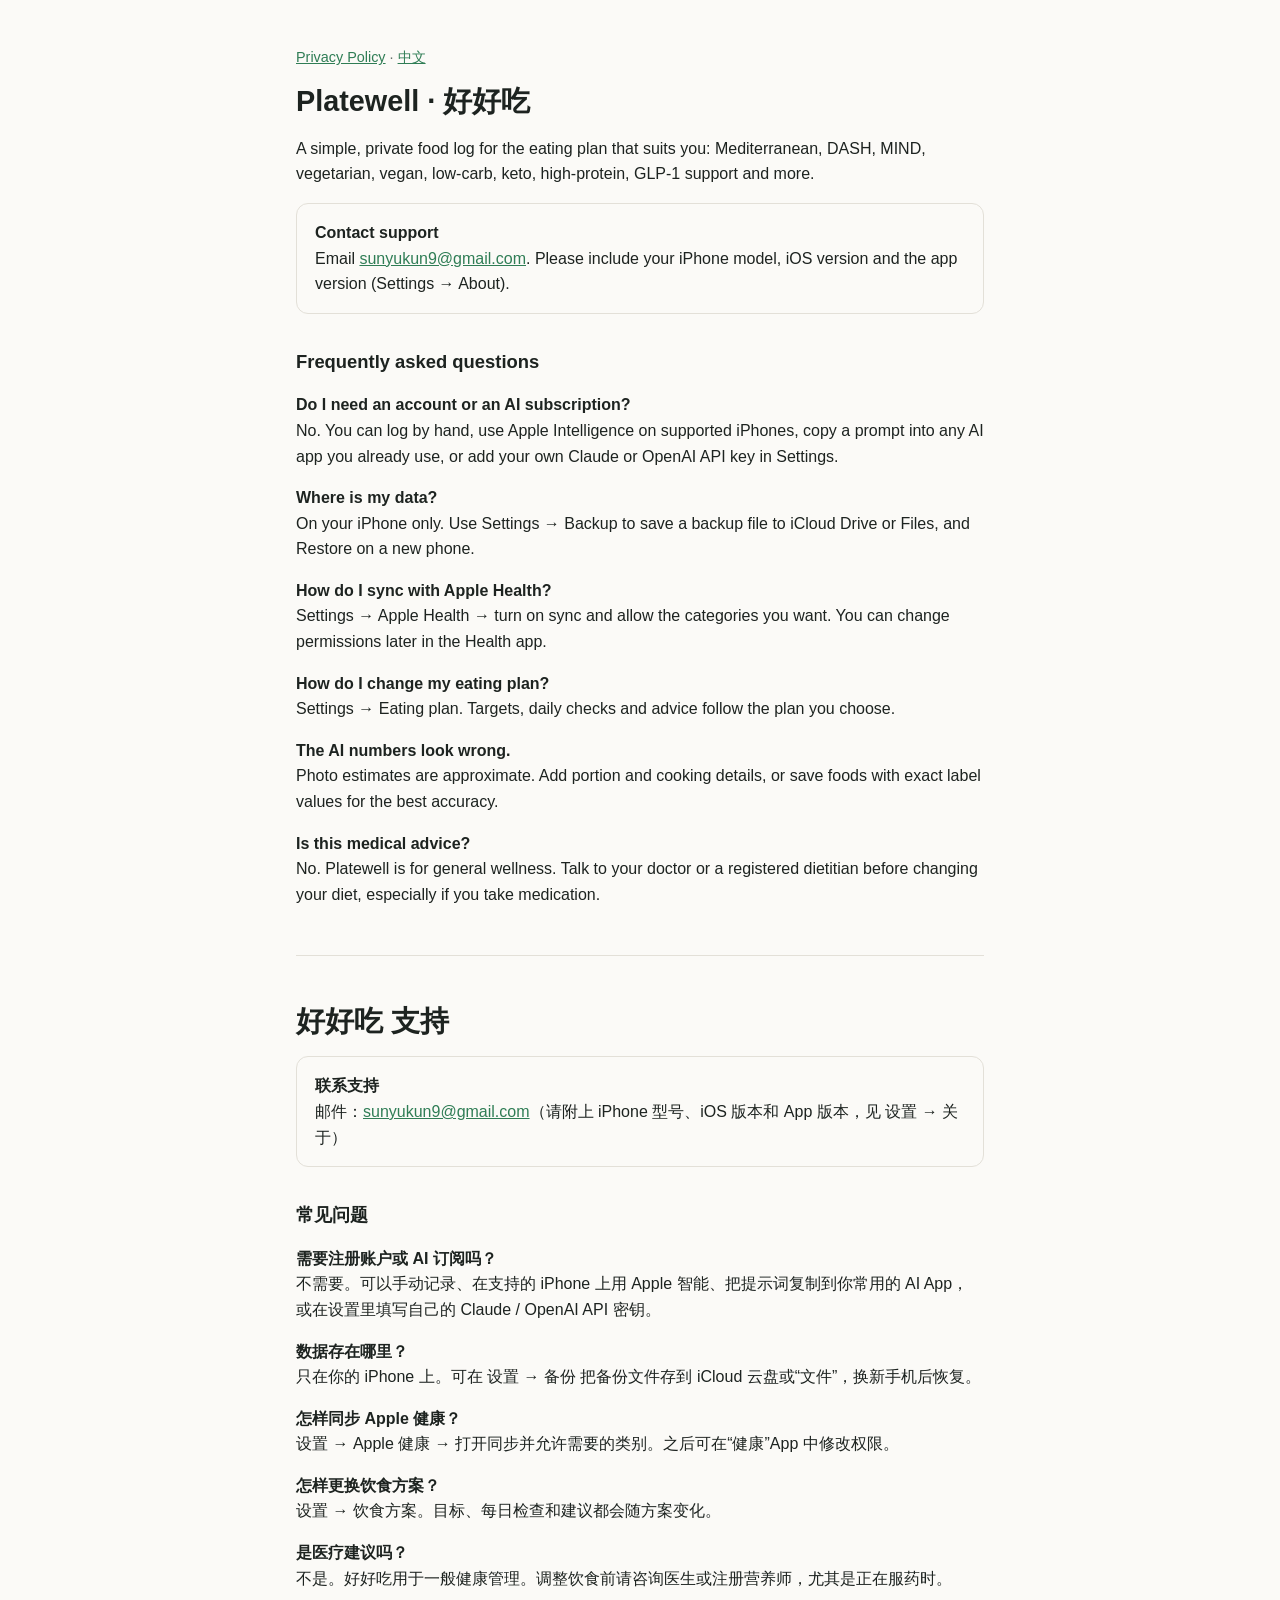
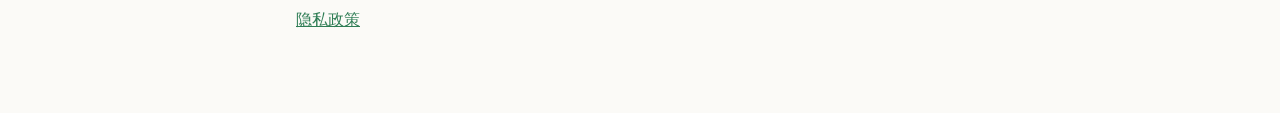
==== index.html @ d50eacb0 "Add support and privacy policy pages" ====
<!doctype html>
<html lang="en">
<head>
<meta charset="utf-8">
<meta name="viewport" content="width=device-width, initial-scale=1">
<title>Platewell Support</title>
<link rel="stylesheet" href="style.css">
</head>
<body>
<main>
<p class="nav"><a href="privacy.html">Privacy Policy</a> · <a href="#zh">中文</a></p>
<h1>Platewell · 好好吃</h1>
<p>A simple, private food log for the eating plan that suits you: Mediterranean, DASH, MIND, vegetarian, vegan, low-carb, keto, high-protein, GLP-1 support and more.</p>

<div class="card">
<strong>Contact support</strong><br>
Email <a href="mailto:sunyukun9@gmail.com?subject=Platewell%20support">sunyukun9@gmail.com</a>. Please include your iPhone model, iOS version and the app version (Settings → About).
</div>

<h2>Frequently asked questions</h2>
<p><strong>Do I need an account or an AI subscription?</strong><br>No. You can log by hand, use Apple Intelligence on supported iPhones, copy a prompt into any AI app you already use, or add your own Claude or OpenAI API key in Settings.</p>
<p><strong>Where is my data?</strong><br>On your iPhone only. Use Settings → Backup to save a backup file to iCloud Drive or Files, and Restore on a new phone.</p>
<p><strong>How do I sync with Apple Health?</strong><br>Settings → Apple Health → turn on sync and allow the categories you want. You can change permissions later in the Health app.</p>
<p><strong>How do I change my eating plan?</strong><br>Settings → Eating plan. Targets, daily checks and advice follow the plan you choose.</p>
<p><strong>The AI numbers look wrong.</strong><br>Photo estimates are approximate. Add portion and cooking details, or save foods with exact label values for the best accuracy.</p>
<p><strong>Is this medical advice?</strong><br>No. Platewell is for general wellness. Talk to your doctor or a registered dietitian before changing your diet, especially if you take medication.</p>

<hr>
<section id="zh" lang="zh-Hans">
<h1>好好吃 支持</h1>
<div class="card"><strong>联系支持</strong><br>邮件：<a href="mailto:sunyukun9@gmail.com?subject=%E5%A5%BD%E5%A5%BD%E5%90%83%20%E6%94%AF%E6%8C%81">sunyukun9@gmail.com</a>（请附上 iPhone 型号、iOS 版本和 App 版本，见 设置 → 关于）</div>
<h2>常见问题</h2>
<p><strong>需要注册账户或 AI 订阅吗？</strong><br>不需要。可以手动记录、在支持的 iPhone 上用 Apple 智能、把提示词复制到你常用的 AI App，或在设置里填写自己的 Claude / OpenAI API 密钥。</p>
<p><strong>数据存在哪里？</strong><br>只在你的 iPhone 上。可在 设置 → 备份 把备份文件存到 iCloud 云盘或“文件”，换新手机后恢复。</p>
<p><strong>怎样同步 Apple 健康？</strong><br>设置 → Apple 健康 → 打开同步并允许需要的类别。之后可在“健康”App 中修改权限。</p>
<p><strong>怎样更换饮食方案？</strong><br>设置 → 饮食方案。目标、每日检查和建议都会随方案变化。</p>
<p><strong>是医疗建议吗？</strong><br>不是。好好吃用于一般健康管理。调整饮食前请咨询医生或注册营养师，尤其是正在服药时。</p>
<p><a href="privacy.html#zh">隐私政策</a></p>
</section>
</main>
</body>
</html>
---- style.css ----
:root{--bg:#fbfaf7;--fg:#1d2320;--muted:#66706a;--accent:#2f7d55;--line:#e3e0d8}
@media (prefers-color-scheme:dark){:root{--bg:#141815;--fg:#e8ece9;--muted:#9aa49e;--accent:#6cc394;--line:#2b322d}}
*{box-sizing:border-box}
body{margin:0;background:var(--bg);color:var(--fg);font:16px/1.6 -apple-system,BlinkMacSystemFont,"Segoe UI","PingFang SC","Hiragino Sans",sans-serif}
main{max-width:720px;margin:0 auto;padding:32px 16px 64px}
h1{font-size:1.8rem;line-height:1.25;margin:.4em 0}
h2{font-size:1.15rem;margin:1.8em 0 .4em}
a{color:var(--accent)}
.muted,.nav{color:var(--muted);font-size:.9rem}
hr{border:0;border-top:1px solid var(--line);margin:48px 0}
li{margin:.4em 0}
.card{border:1px solid var(--line);border-radius:12px;padding:16px 18px;margin:16px 0}
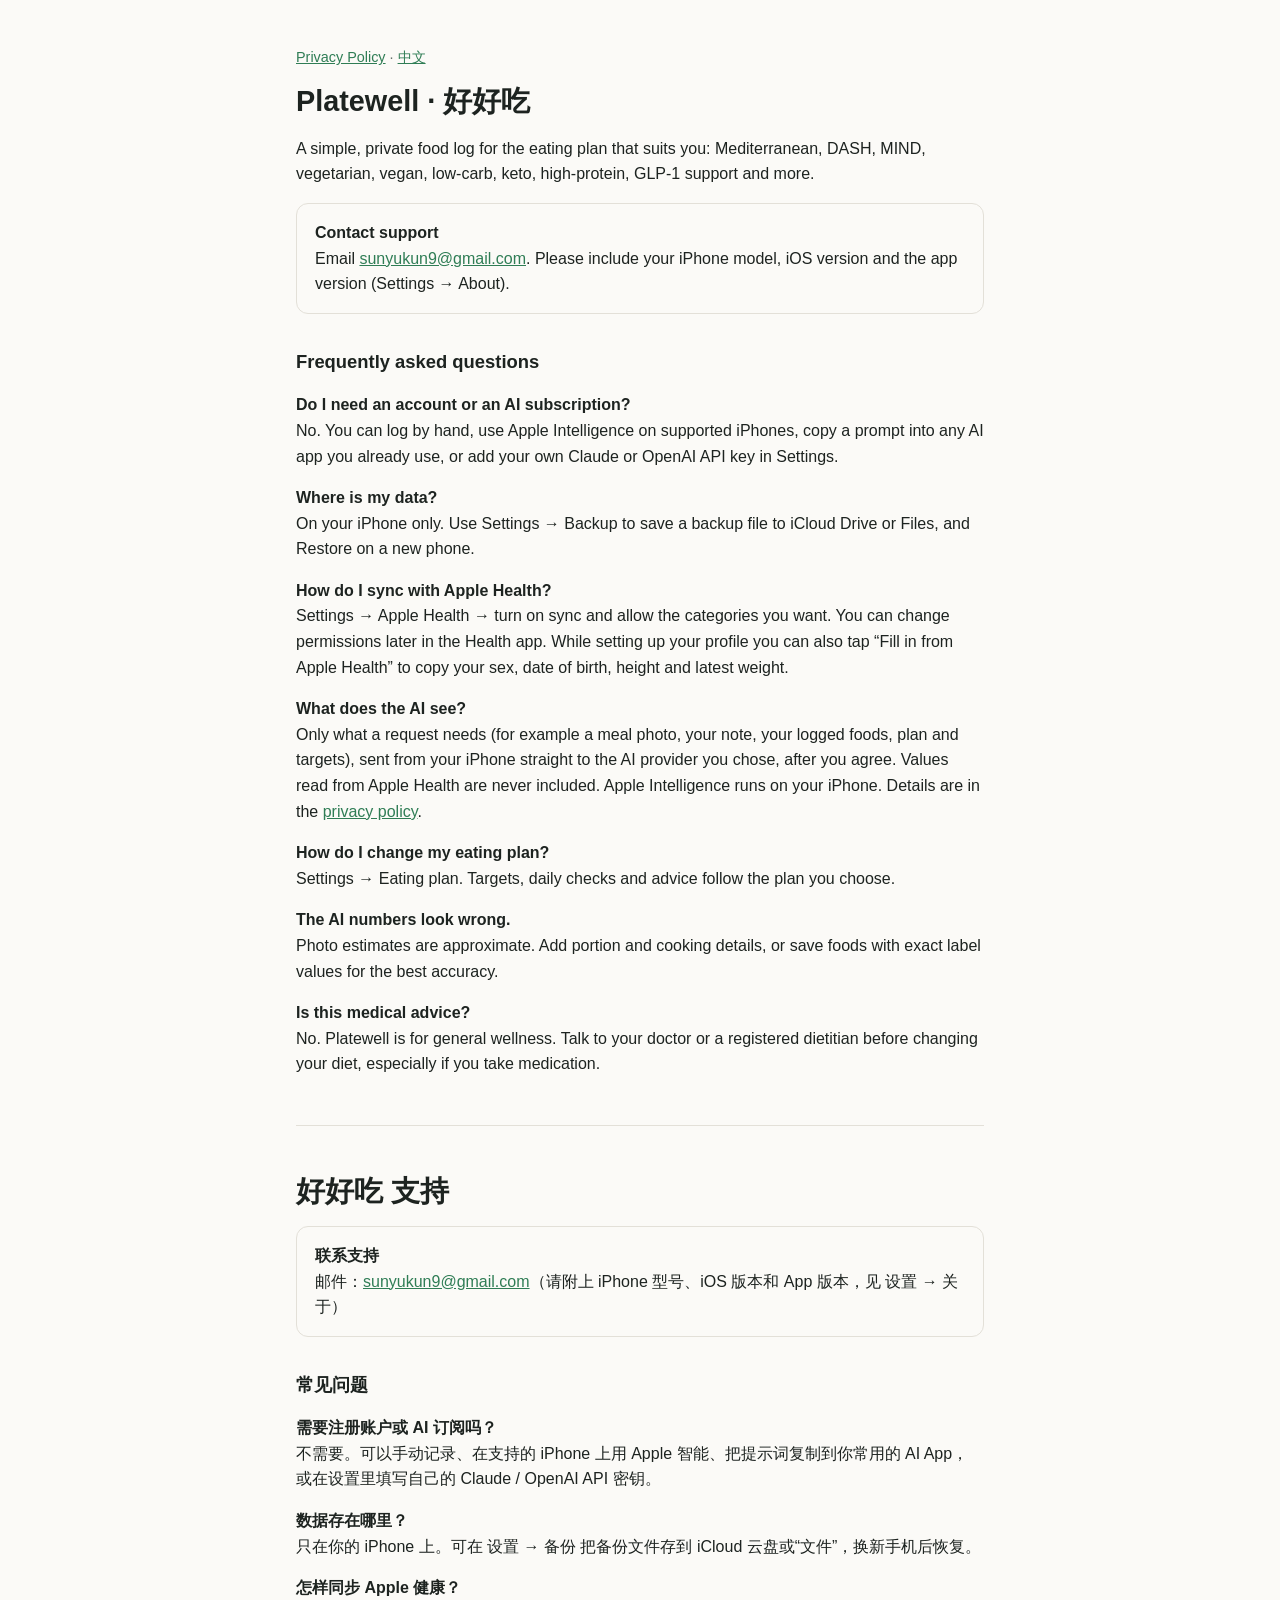
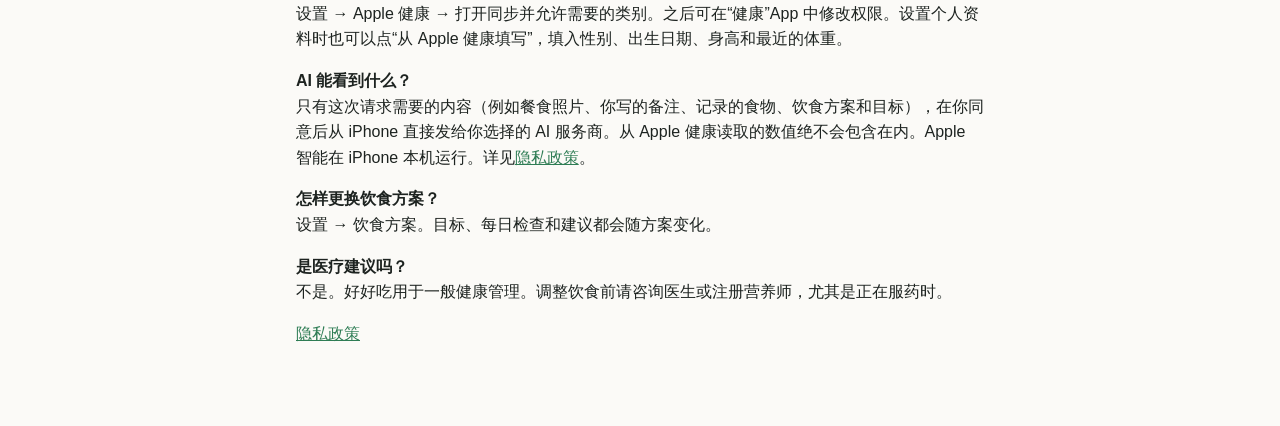
==== commit 3010d9a1: "Support page: add Apple Health fill-in and an AI data FAQ" ====
--- a/index.html
+++ b/index.html
@@ -20,7 +20,8 @@
 <h2>Frequently asked questions</h2>
 <p><strong>Do I need an account or an AI subscription?</strong><br>No. You can log by hand, use Apple Intelligence on supported iPhones, copy a prompt into any AI app you already use, or add your own Claude or OpenAI API key in Settings.</p>
 <p><strong>Where is my data?</strong><br>On your iPhone only. Use Settings → Backup to save a backup file to iCloud Drive or Files, and Restore on a new phone.</p>
-<p><strong>How do I sync with Apple Health?</strong><br>Settings → Apple Health → turn on sync and allow the categories you want. You can change permissions later in the Health app.</p>
+<p><strong>How do I sync with Apple Health?</strong><br>Settings → Apple Health → turn on sync and allow the categories you want. You can change permissions later in the Health app. While setting up your profile you can also tap “Fill in from Apple Health” to copy your sex, date of birth, height and latest weight.</p>
+<p><strong>What does the AI see?</strong><br>Only what a request needs (for example a meal photo, your note, your logged foods, plan and targets), sent from your iPhone straight to the AI provider you chose, after you agree. Values read from Apple Health are never included. Apple Intelligence runs on your iPhone. Details are in the <a href="privacy.html">privacy policy</a>.</p>
 <p><strong>How do I change my eating plan?</strong><br>Settings → Eating plan. Targets, daily checks and advice follow the plan you choose.</p>
 <p><strong>The AI numbers look wrong.</strong><br>Photo estimates are approximate. Add portion and cooking details, or save foods with exact label values for the best accuracy.</p>
 <p><strong>Is this medical advice?</strong><br>No. Platewell is for general wellness. Talk to your doctor or a registered dietitian before changing your diet, especially if you take medication.</p>
@@ -32,7 +33,8 @@
 <h2>常见问题</h2>
 <p><strong>需要注册账户或 AI 订阅吗？</strong><br>不需要。可以手动记录、在支持的 iPhone 上用 Apple 智能、把提示词复制到你常用的 AI App，或在设置里填写自己的 Claude / OpenAI API 密钥。</p>
 <p><strong>数据存在哪里？</strong><br>只在你的 iPhone 上。可在 设置 → 备份 把备份文件存到 iCloud 云盘或“文件”，换新手机后恢复。</p>
-<p><strong>怎样同步 Apple 健康？</strong><br>设置 → Apple 健康 → 打开同步并允许需要的类别。之后可在“健康”App 中修改权限。</p>
+<p><strong>怎样同步 Apple 健康？</strong><br>设置 → Apple 健康 → 打开同步并允许需要的类别。之后可在“健康”App 中修改权限。设置个人资料时也可以点“从 Apple 健康填写”，填入性别、出生日期、身高和最近的体重。</p>
+<p><strong>AI 能看到什么？</strong><br>只有这次请求需要的内容（例如餐食照片、你写的备注、记录的食物、饮食方案和目标），在你同意后从 iPhone 直接发给你选择的 AI 服务商。从 Apple 健康读取的数值绝不会包含在内。Apple 智能在 iPhone 本机运行。详见<a href="privacy.html#zh">隐私政策</a>。</p>
 <p><strong>怎样更换饮食方案？</strong><br>设置 → 饮食方案。目标、每日检查和建议都会随方案变化。</p>
 <p><strong>是医疗建议吗？</strong><br>不是。好好吃用于一般健康管理。调整饮食前请咨询医生或注册营养师，尤其是正在服药时。</p>
 <p><a href="privacy.html#zh">隐私政策</a></p>
